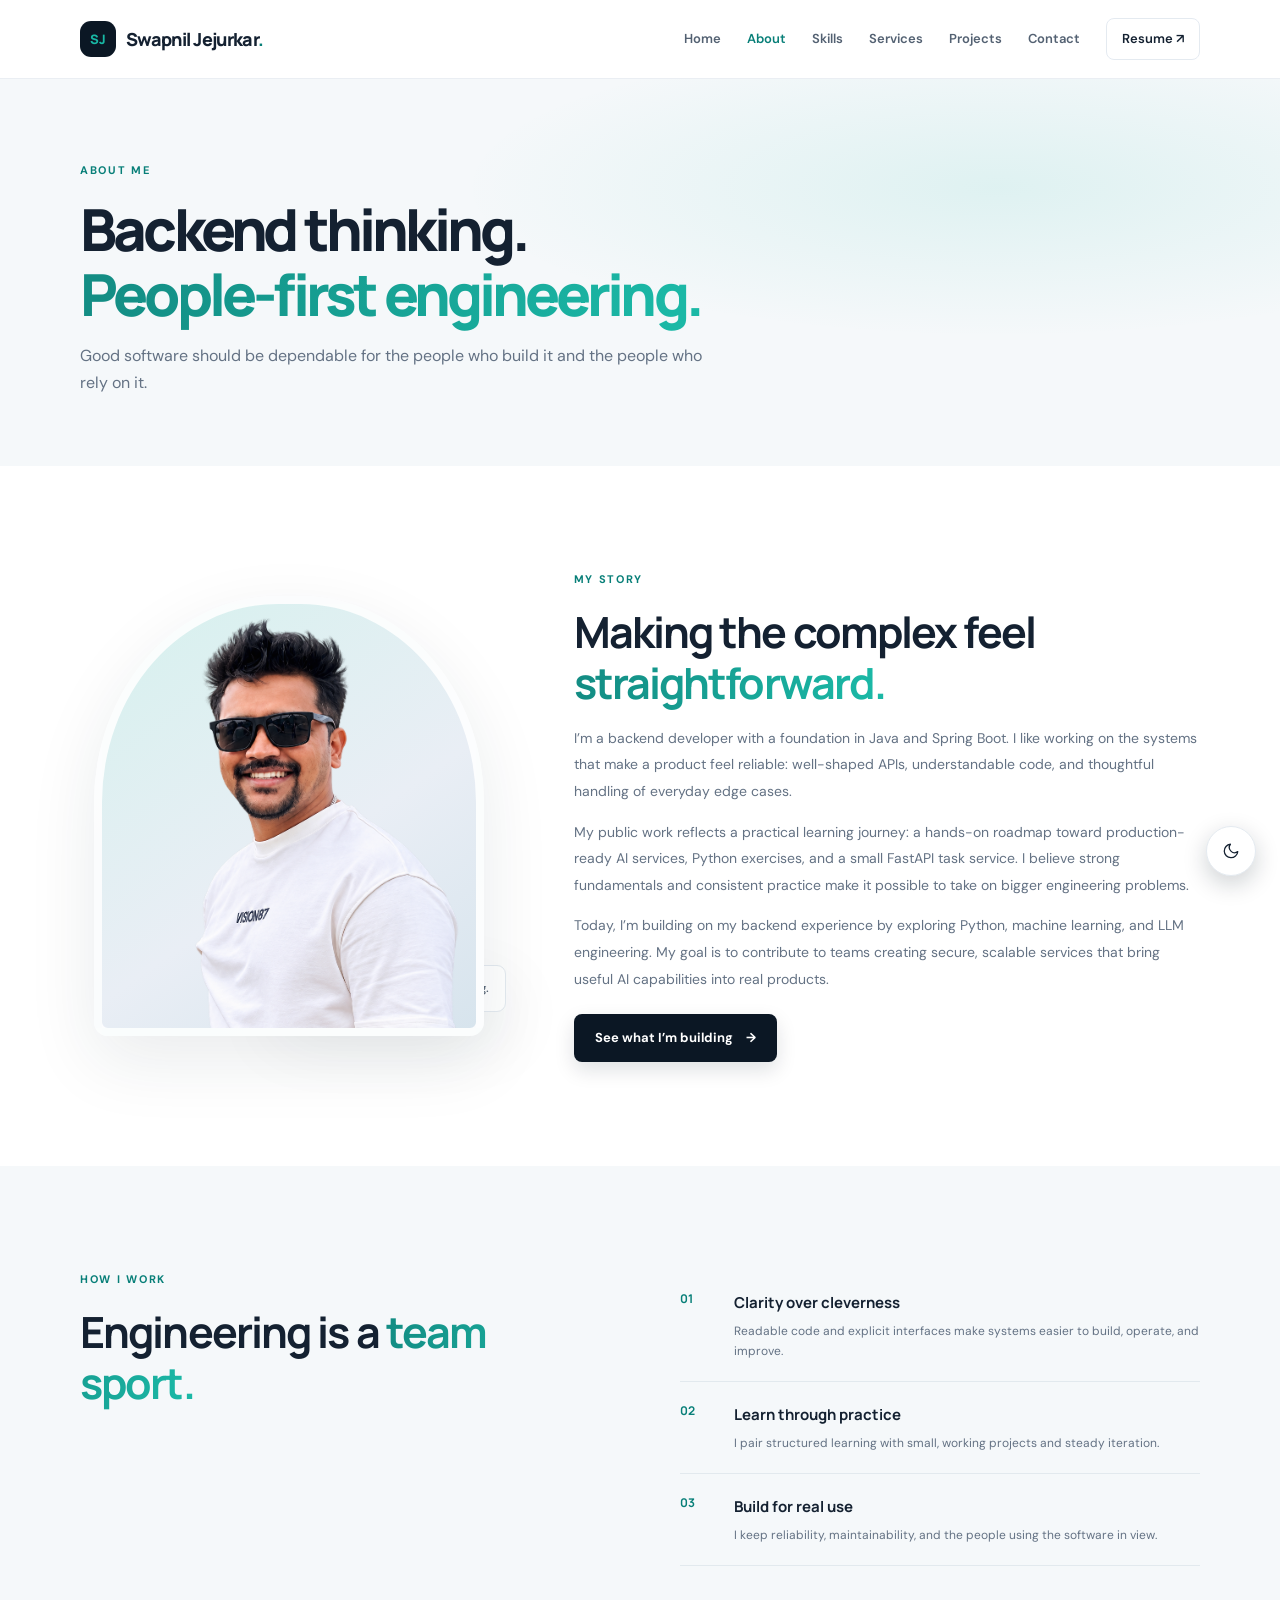
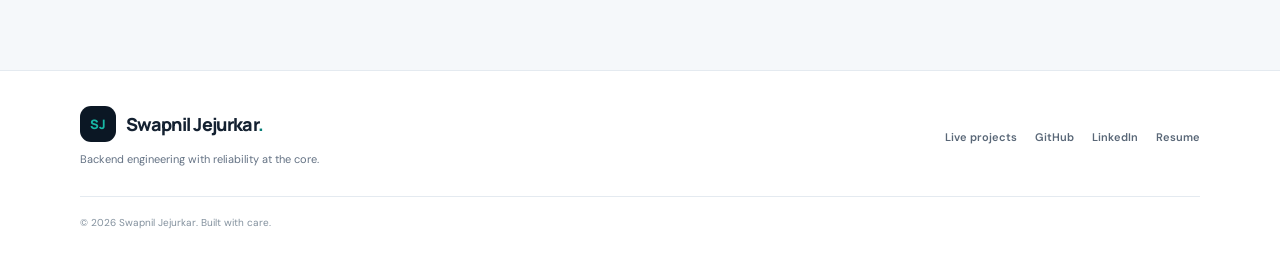
==== about.html @ c01555ca "Add files via upload" ====
<!doctype html>
<html lang="en">
<head>
  <meta charset="utf-8">
  <meta name="viewport" content="width=device-width, initial-scale=1">
  <meta name="description" content="Meet Swapnil Jejurkar, a backend developer with a Java and Spring Boot background and a growing focus on AI services.">
  <meta name="theme-color" content="#0b1724">
  <title>About | Swapnil Jejurkar</title>
  <link rel="preconnect" href="https://fonts.googleapis.com">
  <link rel="preconnect" href="https://fonts.gstatic.com" crossorigin>
  <link href="https://fonts.googleapis.com/css2?family=DM+Sans:wght@400;500;600;700&family=Manrope:wght@400;500;600;700;800&display=swap" rel="stylesheet">
  <link rel="stylesheet" href="css/style.css?v=20261013-2"><script src="js/main.js" defer></script>
</head>
<body>
  <a class="skip-link" href="#main">Skip to content</a>
  <header class="site-header"><div class="container header-inner"><a class="brand" href="index.html" aria-label="Swapnil Jejurkar home"><span class="brand-mark">SJ</span><span>Swapnil Jejurkar<span class="brand-dot">.</span></span></a><button class="menu-toggle" type="button" aria-expanded="false" aria-controls="primary-nav" aria-label="Open navigation"><span></span><span></span><span></span></button><nav class="primary-nav" id="primary-nav" aria-label="Main navigation"><a href="index.html">Home</a><a href="about.html" aria-current="page">About</a><a href="skills.html">Skills</a><a href="services.html">Services</a><a href="projects.html">Projects</a><a href="contact.html">Contact</a><a class="nav-resume" href="resume.pdf" download>Resume <span aria-hidden="true">↗</span></a></nav></div></header>
  <main id="main"><section class="page-hero"><div class="container reveal"><p class="eyebrow">About me</p><h1>Backend thinking.<br><span class="text-gradient">People-first engineering.</span></h1><p>Good software should be dependable for the people who build it and the people who rely on it.</p></div></section>
    <section class="section"><div class="container about-grid"><div class="about-photo-wrap reveal"><div class="portrait portrait-about" data-portrait><img src="images/swapnil.png" alt="Portrait of Swapnil Jejurkar"><span class="portrait-initials" aria-hidden="true">SJ</span></div><div class="photo-caption"><span class="status-dot"></span> Always learning. Always building.</div></div><div class="about-copy reveal"><p class="eyebrow">My story</p><h2>Making the complex feel <span class="text-gradient">straightforward.</span></h2><p>I’m a backend developer with a foundation in Java and Spring Boot. I like working on the systems that make a product feel reliable: well-shaped APIs, understandable code, and thoughtful handling of everyday edge cases.</p><p>My public work reflects a practical learning journey: a hands-on roadmap toward production-ready AI services, Python exercises, and a small FastAPI task service. I believe strong fundamentals and consistent practice make it possible to take on bigger engineering problems.</p><p>Today, I’m building on my backend experience by exploring Python, machine learning, and LLM engineering. My goal is to contribute to teams creating secure, scalable services that bring useful AI capabilities into real products.</p><a class="button button-primary" href="projects.html">See what I’m building <span aria-hidden="true">→</span></a></div></div></section>
    <section class="section section-soft"><div class="container values-grid"><div class="section-heading reveal"><p class="eyebrow">How I work</p><h2>Engineering is a <span class="text-gradient">team sport.</span></h2></div><div class="value-list"><article class="value-item reveal"><span>01</span><div><h3>Clarity over cleverness</h3><p>Readable code and explicit interfaces make systems easier to build, operate, and improve.</p></div></article><article class="value-item reveal"><span>02</span><div><h3>Learn through practice</h3><p>I pair structured learning with small, working projects and steady iteration.</p></div></article><article class="value-item reveal"><span>03</span><div><h3>Build for real use</h3><p>I keep reliability, maintainability, and the people using the software in view.</p></div></article></div></div></section>
  </main>
  <footer class="site-footer"><div class="container footer-inner"><a class="brand footer-brand" href="index.html"><span class="brand-mark">SJ</span><span>Swapnil Jejurkar<span class="brand-dot">.</span></span></a><p>Backend engineering with reliability at the core.</p><div class="footer-links"><a href="projects.html">Live projects</a><a href="https://github.com/swapniel5" target="_blank" rel="noopener noreferrer">GitHub</a><a href="https://www.linkedin.com/in/your-profile/" target="_blank" rel="noopener noreferrer">LinkedIn</a><a href="resume.pdf" download>Resume</a></div><small>© <span data-year>2026</span> Swapnil Jejurkar. Built with care.</small></div></footer>
</body>
</html>
---- css/style.css ----
:root {
  color-scheme: light;
  --ink: #142131;
  --muted: #647284;
  --navy: #0b1724;
  --teal: #18b8a5;
  --teal-dark: #087f78;
  --line: #e4eaf0;
  --surface: #f5f8fa;
  --white: #fff;
  --button-foreground: #fff;
  --shadow: 0 24px 70px rgba(18, 42, 59, .09);
  --font-body: "DM Sans", sans-serif;
  --font-heading: "Manrope", sans-serif;
}

:root[data-theme="dark"] {
  color-scheme: dark;
  --ink: #e8eef3;
  --muted: #a6b3bf;
  --navy: #07111b;
  --teal-dark: #56d8c7;
  --line: #2b3948;
  --surface: #101d2a;
  --white: #172533;
  --button-foreground: #f5f8fa;
  --shadow: 0 24px 70px rgba(0, 0, 0, .28);
}

* { box-sizing: border-box; }
html { scroll-behavior: smooth; }
body { margin: 0; color: var(--ink); background: var(--white); font-family: var(--font-body); font-size: 16px; line-height: 1.7; -webkit-font-smoothing: antialiased; }
img { display: block; max-width: 100%; }
a { color: inherit; text-decoration: none; }
button, input, textarea { font: inherit; }
button, a { -webkit-tap-highlight-color: transparent; }
:focus-visible { outline: 3px solid #18b8a5; outline-offset: 4px; }
.container { width: min(1120px, calc(100% - 48px)); margin-inline: auto; }
.section { padding: 104px 0; background-color: var(--white); }
.section-soft { background: var(--surface); }
.skip-link { position: absolute; z-index: 20; top: 12px; left: 12px; padding: 10px 16px; transform: translateY(-160%); border-radius: 8px; background: var(--white); color: var(--ink); }
.skip-link:focus { transform: translateY(0); }

.site-header { position: sticky; z-index: 10; top: 0; border-bottom: 1px solid rgba(228, 234, 240, .78); background: rgba(255, 255, 255, .94); backdrop-filter: blur(16px); }
.header-inner { min-height: 78px; display: flex; align-items: center; justify-content: space-between; gap: 30px; }
.brand { display: inline-flex; align-items: center; gap: 10px; font: 800 18px var(--font-heading); letter-spacing: -.7px; }
.brand-mark { display: grid; width: 36px; height: 36px; place-items: center; border-radius: 11px; background: var(--navy); color: var(--teal); font-size: 13px; letter-spacing: 0; }
.brand-dot { color: var(--teal-dark); }
.primary-nav { display: flex; align-items: center; gap: 26px; color: #536172; font-size: 13px; font-weight: 600; }
.primary-nav a { transition: color .2s ease; }
.primary-nav a:hover, .primary-nav a[aria-current="page"] { color: var(--teal-dark); }
.primary-nav .nav-resume { padding: 9px 15px; border: 1px solid var(--line); border-radius: 8px; color: var(--ink); }
.primary-nav .nav-resume:hover { border-color: var(--teal); }
.theme-toggle { position: fixed; z-index: 15; right: 24px; bottom: 24px; display: grid; width: 50px; height: 50px; place-items: center; border: 1px solid var(--line); border-radius: 50%; background: var(--white); color: var(--ink); box-shadow: 0 8px 24px rgba(11, 23, 36, .2); cursor: pointer; transition: border-color .2s ease, transform .2s ease, background .2s ease; }
.theme-toggle:hover { transform: translateY(-2px); border-color: var(--teal); }
.theme-toggle svg { width: 18px; height: 18px; fill: none; stroke: currentColor; stroke-linecap: round; stroke-linejoin: round; stroke-width: 1.7; }
.theme-toggle .icon-sun, :root[data-theme="dark"] .theme-toggle .icon-moon { display: none; }
.theme-toggle .icon-moon, :root[data-theme="dark"] .theme-toggle .icon-sun { display: block; }
.menu-toggle { display: none; }

.hero { overflow: hidden; padding: 83px 0 94px; background: radial-gradient(ellipse at 84% 34%, rgba(24, 184, 165, .11), transparent 37%), linear-gradient(120deg, #fff 25%, #f8fbfc 100%); }
.hero-grid { display: grid; min-height: 478px; grid-template-columns: 1.08fr .92fr; align-items: center; gap: 64px; }
.eyebrow { margin: 0 0 17px; color: var(--teal-dark); font-size: 11px; font-weight: 700; letter-spacing: 1.7px; text-transform: uppercase; }
.status-dot { display: inline-block; width: 8px; height: 8px; margin-right: 8px; border-radius: 50%; background: var(--teal); box-shadow: 0 0 0 4px rgba(24, 184, 165, .12); vertical-align: 1px; }
h1, h2, h3, p { margin-top: 0; }
h1, h2, h3 { font-family: var(--font-heading); }
h1 { margin-bottom: 21px; font-size: clamp(42px, 5.3vw, 66px); font-weight: 800; letter-spacing: -3.8px; line-height: 1.12; }
.text-gradient { color: #078c82; background: linear-gradient(100deg, #138d84 4%, #1bb8a6 95%); -webkit-background-clip: text; background-clip: text; -webkit-text-fill-color: transparent; }
.hero-intro { max-width: 530px; margin-bottom: 29px; color: var(--muted); font-size: 17px; line-height: 1.8; }
.button-row, .project-actions { display: flex; flex-wrap: wrap; gap: 12px; }
.button { display: inline-flex; min-height: 48px; align-items: center; justify-content: center; gap: 13px; padding: 0 20px; border: 1px solid transparent; border-radius: 8px; cursor: pointer; font-size: 13px; font-weight: 700; transition: transform .2s ease, box-shadow .2s ease, background .2s ease; }
.button:hover { transform: translateY(-2px); }
.button-primary { background: var(--navy); color: var(--button-foreground); box-shadow: 0 8px 20px rgba(11, 23, 36, .13); }
.button-primary:hover { background: #18354a; box-shadow: 0 12px 26px rgba(11, 23, 36, .19); }
.button-outline { border-color: #d9e1e8; background: var(--white); color: var(--ink); }
.button-outline:hover { border-color: var(--teal); }
.button-small { min-height: 39px; padding: 0 12px; font-size: 11px; }
.hero-meta { display: flex; flex-wrap: wrap; gap: 18px; margin-top: 31px; color: #7a8793; font-size: 11px; }
.hero-meta span::before { content: ""; display: inline-block; width: 8px; height: 5px; margin-right: 8px; border-bottom: 1.5px solid var(--teal-dark); border-left: 1.5px solid var(--teal-dark); transform: rotate(-45deg); vertical-align: 2px; }
.hero-visual { position: relative; display: grid; min-height: 430px; place-items: center; }
.portrait { position: relative; z-index: 1; overflow: hidden; display: grid; place-items: center; border: 8px solid rgba(255, 255, 255, .88); border-radius: 48% 48% 43% 43%; background: linear-gradient(145deg, #d6f1ee, #e9eef5 58%, #d7e4ed); box-shadow: var(--shadow); }
.portrait img { width: 100%; height: 100%; object-fit: cover; object-position: center top; }
.portrait-large { width: min(340px, 76vw); height: 366px; }
.portrait-initials { display: none; position: absolute; color: rgba(11, 23, 36, .38); font: 800 80px var(--font-heading); letter-spacing: -7px; }
.portrait.is-placeholder .portrait-initials { display: block; }
.portrait.is-placeholder img { display: none; }
.visual-orbit { position: absolute; width: 400px; height: 400px; border: 1px solid rgba(24, 184, 165, .2); border-radius: 50%; }
.visual-orbit::before, .visual-orbit::after { position: absolute; content: ""; border: 1px solid rgba(24, 184, 165, .13); border-radius: 50%; }
.visual-orbit::before { inset: 28px; }
.visual-orbit::after { inset: 56px; }
.floating-card { position: absolute; z-index: 2; display: grid; grid-template-columns: auto 1fr; gap: 1px 10px; padding: 13px 16px; border: 1px solid rgba(228, 234, 240, .9); border-radius: 11px; background: rgba(255, 255, 255, .94); box-shadow: 0 14px 35px rgba(18, 42, 59, .12); }
.floating-card > span:not(.code-dot) { grid-column: 2; color: var(--muted); font-size: 10px; }
.floating-card strong { grid-column: 2; font: 700 12px var(--font-heading); }
.code-card { top: 245px; right: -10px; }
.code-card .code-dot { grid-row: 1 / span 2; align-self: center; width: 9px; height: 9px; border-radius: 50%; background: var(--teal); }
.code-card b { color: var(--teal-dark); }
.role-card { bottom: 63px; left: -13px; }
.role-icon { grid-row: 1 / span 2; display: grid; width: 31px; height: 31px; place-items: center; border-radius: 8px; background: #e9f7f5; color: var(--teal-dark); font-size: 18px; }

.trust-strip { border-block: 1px solid var(--line); background: #fff; }
.trust-inner { display: flex; min-height: 74px; align-items: center; justify-content: space-between; gap: 20px; color: #516171; font: 700 12px var(--font-heading); }
.trust-inner > span { color: #9aa5af; font: 700 9px var(--font-body); letter-spacing: 1.3px; }
.intro-grid, .values-grid { display: grid; grid-template-columns: 1fr 1fr; gap: 80px; align-items: center; }
.section-heading h2, .about-copy h2, .contact-copy h2, .learning-callout h2 { margin-bottom: 16px; font-size: clamp(30px, 4vw, 43px); letter-spacing: -1.9px; line-height: 1.2; }
.section-heading > p:last-child, .intro-copy p, .learning-callout p { color: var(--muted); }
.intro-copy p { margin-bottom: 19px; line-height: 1.9; }
.text-link { display: inline-flex; align-items: center; gap: 9px; color: var(--teal-dark); font-size: 12px; font-weight: 700; }
.text-link:hover { color: var(--teal-dark); }
.centered { max-width: 630px; margin: 0 auto 42px; text-align: center; }
.centered > p:last-child { color: var(--muted); }
.project-grid, .service-grid, .skill-grid { display: grid; grid-template-columns: repeat(3, 1fr); gap: 19px; }
.project-card, .service-card, .skill-card { padding: 24px; border: 1px solid var(--line); border-radius: 12px; background: var(--white); transition: transform .22s ease, box-shadow .22s ease, border-color .22s ease; }
.project-card:hover, .service-card:hover, .skill-card:hover { transform: translateY(-4px); border-color: #cde9e5; box-shadow: var(--shadow); }
.project-top { display: flex; align-items: center; justify-content: space-between; margin-bottom: 21px; }
.project-icon, .service-icon { display: grid; width: 39px; height: 39px; place-items: center; border: 1px solid #d7eeeb; border-radius: 10px; background: #eff9f8; color: var(--teal-dark); font-size: 20px; }
.project-kind, .service-number { color: #82909d; font-size: 9px; font-weight: 700; letter-spacing: 1px; text-transform: uppercase; }
.project-card h2, .project-card h3 { margin-bottom: 10px; font-size: 17px; letter-spacing: -.5px; line-height: 1.4; }
.project-card p, .service-card > p:not(.service-number), .skill-card > p { color: var(--muted); font-size: 12px; line-height: 1.8; }
.tag-list { display: flex; flex-wrap: wrap; gap: 7px; margin: 17px 0 19px; }
.tag-list span { padding: 5px 9px; border: 1px solid #e7edf1; border-radius: 5px; background: #f8fafb; color: #576576; font-size: 9px; font-weight: 600; }
.center-action { margin-top: 31px; text-align: center; }
.cta-band { padding: 57px 0; background: var(--navy); }
.cta-inner { display: flex; align-items: center; justify-content: space-between; gap: 25px; }
.cta-inner .eyebrow { margin-bottom: 9px; color: #75d5ca; }
.cta-inner h2 { margin: 0; color: #fff; font-size: clamp(27px, 3.5vw, 37px); letter-spacing: -1.7px; }
.cta-inner .button-primary { background: var(--teal); color: var(--navy); }
.site-footer { padding: 35px 0 28px; border-top: 1px solid var(--line); background: #fff; }
.footer-inner { display: grid; grid-template-columns: 1fr auto; align-items: center; gap: 8px 25px; }
.footer-brand { grid-column: 1; }
.footer-inner > p { grid-column: 1; margin: 0; color: var(--muted); font-size: 11px; }
.footer-links { display: flex; grid-column: 2; grid-row: 1 / span 2; flex-wrap: wrap; gap: 18px; color: #596777; font-size: 11px; font-weight: 600; }
.footer-links a:hover { color: var(--teal-dark); }
.footer-inner > small { grid-column: 1 / -1; margin-top: 19px; padding-top: 17px; border-top: 1px solid var(--line); color: #82909d; font-size: 10px; }

.page-hero { padding: 82px 0 70px; background: radial-gradient(ellipse at 78% 28%, rgba(24, 184, 165, .1), transparent 38%), var(--surface); }
.page-hero h1 { max-width: 800px; margin-bottom: 15px; font-size: clamp(40px, 5vw, 58px); }
.page-hero .container > p:last-child { max-width: 650px; margin-bottom: 0; color: var(--muted); font-size: 16px; }
.about-grid { display: grid; grid-template-columns: .8fr 1.2fr; align-items: center; gap: 76px; }
.about-photo-wrap { position: relative; max-width: 390px; margin-inline: auto; }
.portrait-about { width: 100%; height: 440px; border-radius: 47% 47% 14px 14px; }
.portrait-about .portrait-initials { font-size: 96px; }
.photo-caption { position: absolute; right: -22px; bottom: 24px; padding: 13px 16px; border: 1px solid var(--line); border-radius: 9px; background: #fff; box-shadow: var(--shadow); color: #566474; font-size: 11px; font-weight: 600; }
.about-copy h2 { max-width: 520px; }
.about-copy > p:not(.eyebrow) { color: var(--muted); font-size: 14px; line-height: 1.9; }
.about-copy .button { margin-top: 8px; }
.values-grid { align-items: start; }
.value-item { display: grid; grid-template-columns: 42px 1fr; gap: 12px; padding: 20px 0; border-bottom: 1px solid #e2e9ee; }
.value-item > span { color: var(--teal-dark); font: 700 12px var(--font-heading); }
.value-item h3 { margin-bottom: 5px; font-size: 15px; }
.value-item p { margin: 0; color: var(--muted); font-size: 12px; }
.skill-grid { grid-template-columns: repeat(2, 1fr); }
.skill-card { padding: 28px; }
.skill-card-heading { display: flex; align-items: center; gap: 13px; margin-bottom: 16px; }
.skill-card-heading h2 { margin: 0; font-size: 18px; letter-spacing: -.5px; }
.skill-card > p { min-height: 44px; }
.skill-card .tag-list { margin-bottom: 0; }
.learning-callout { display: flex; align-items: center; justify-content: space-between; gap: 35px; padding: 39px; border: 1px solid var(--line); border-radius: 14px; background: #fff; }
.learning-callout > div { max-width: 650px; }
.learning-callout h2 { font-size: 33px; }
.learning-callout p:last-child { margin-bottom: 0; font-size: 13px; line-height: 1.8; }
.service-grid { grid-template-columns: repeat(2, 1fr); }
.service-card { padding: 30px; }
.service-card .service-icon { margin-bottom: 19px; }
.service-card .service-number { margin-bottom: 8px; }
.service-card h2 { margin-bottom: 11px; font-size: 21px; letter-spacing: -.7px; }
.service-card > p:not(.service-number) { min-height: 66px; font-size: 13px; }
.project-grid-page { grid-template-columns: repeat(2, 1fr); }
.project-grid-page .project-card { padding: 28px; }
.project-grid-page .project-card h2 { font-size: 20px; }
.project-grid-page .project-card > p:not(.demo-note) { min-height: 82px; font-size: 13px; }
.project-actions { gap: 8px; }
.demo-note { margin: 11px 0 0 !important; color: #788592 !important; font-size: 10px !important; }
.contact-grid { display: grid; grid-template-columns: .8fr 1.2fr; align-items: start; gap: 74px; }
.contact-copy h2 { font-size: 38px; }
.contact-copy > p:not(.eyebrow) { color: var(--muted); font-size: 14px; }
.contact-links { display: grid; gap: 8px; margin-top: 30px; }
.contact-links > a { display: grid; grid-template-columns: 40px 1fr auto; align-items: center; gap: 12px; padding: 12px 0; border-bottom: 1px solid var(--line); }
.contact-link-icon { display: grid; width: 35px; height: 35px; place-items: center; border: 1px solid #d7eeeb; border-radius: 9px; background: #eff9f8; color: var(--teal-dark); font-size: 15px; font-weight: 700; }
.contact-links small, .contact-links strong { display: block; }
.contact-links small { color: #82909d; font-size: 9px; font-weight: 700; letter-spacing: 1px; }
.contact-links strong { overflow-wrap: anywhere; color: #344456; font-size: 11px; }
.contact-links > a > span:last-child { color: var(--teal-dark); }
.contact-form { padding: 27px; border: 1px solid var(--line); border-radius: 13px; background: #fff; box-shadow: 0 15px 50px rgba(18, 42, 59, .06); }
.form-row { display: grid; grid-template-columns: 1fr 1fr; gap: 15px; }
.form-field { display: grid; gap: 7px; margin-bottom: 16px; }
.form-field label { font-size: 11px; font-weight: 700; }
.form-field input, .form-field textarea { width: 100%; border: 1px solid #dfe6ec; border-radius: 7px; background: #fcfdfd; color: var(--ink); font-size: 12px; transition: border-color .2s ease, box-shadow .2s ease; }
.form-field input { min-height: 44px; padding: 0 12px; }
.form-field textarea { min-height: 130px; padding: 11px 12px; resize: vertical; }
.form-field input:focus, .form-field textarea:focus { outline: none; border-color: var(--teal); box-shadow: 0 0 0 3px rgba(24, 184, 165, .12); }
.form-field input::placeholder, .form-field textarea::placeholder { color: #9aa6b1; }
.form-note { margin: 14px 0 0; color: #788592; font-size: 10px; line-height: 1.6; }
.form-status { min-height: 20px; margin: 10px 0 0; color: var(--teal-dark); font-size: 12px; font-weight: 600; }

:root[data-theme="dark"] .site-header { border-bottom-color: var(--line); background: rgba(23, 37, 51, .94); }
:root[data-theme="dark"] .primary-nav { color: #bac5ce; }
:root[data-theme="dark"] .hero { background: radial-gradient(ellipse at 84% 34%, rgba(24, 184, 165, .12), transparent 37%), linear-gradient(120deg, #111f2c 25%, #152633 100%); }
:root[data-theme="dark"] .text-gradient { background-image: linear-gradient(100deg, #56d8c7 4%, #85eadb 95%); }
:root[data-theme="dark"] .button-outline { border-color: var(--line); }
:root[data-theme="dark"] .hero-meta { color: #a6b3bf; }
:root[data-theme="dark"] .portrait { border-color: rgba(23, 37, 51, .92); background: linear-gradient(145deg, #294740, #273643 58%, #324453); }
:root[data-theme="dark"] .portrait-initials { color: rgba(232, 238, 243, .45); }
:root[data-theme="dark"] .floating-card { border-color: var(--line); background: rgba(23, 37, 51, .96); }
:root[data-theme="dark"] .trust-strip, :root[data-theme="dark"] .site-footer { background-color: var(--white); }
:root[data-theme="dark"] .trust-inner { color: #c5d0d8; }
:root[data-theme="dark"] .trust-inner > span, :root[data-theme="dark"] .footer-inner > small, :root[data-theme="dark"] .project-kind, :root[data-theme="dark"] .service-number, :root[data-theme="dark"] .contact-links small { color: #a6b3bf; }
:root[data-theme="dark"] .project-card, :root[data-theme="dark"] .service-card, :root[data-theme="dark"] .skill-card, :root[data-theme="dark"] .learning-callout, :root[data-theme="dark"] .photo-caption, :root[data-theme="dark"] .contact-form { background: var(--white); }
:root[data-theme="dark"] .project-card:hover, :root[data-theme="dark"] .service-card:hover, :root[data-theme="dark"] .skill-card:hover { border-color: #39786f; }
:root[data-theme="dark"] .project-icon, :root[data-theme="dark"] .service-icon, :root[data-theme="dark"] .contact-link-icon, :root[data-theme="dark"] .role-icon { border-color: #31534f; background: #1d3939; }
:root[data-theme="dark"] .tag-list span { border-color: var(--line); background: #1c2b39; color: #d1d9df; }
:root[data-theme="dark"] .footer-links { color: #c5d0d8; }
:root[data-theme="dark"] .page-hero { background: radial-gradient(ellipse at 78% 28%, rgba(24, 184, 165, .1), transparent 38%), var(--surface); }
:root[data-theme="dark"] .photo-caption { color: #d4dde4; }
:root[data-theme="dark"] .value-item { border-bottom-color: var(--line); }
:root[data-theme="dark"] .contact-links strong { color: #d4dde4; }
:root[data-theme="dark"] .contact-form { border-color: var(--line); }
:root[data-theme="dark"] .form-field input, :root[data-theme="dark"] .form-field textarea { border-color: var(--line); background: #101d2a; color: var(--ink); }
:root[data-theme="dark"] .form-field input::placeholder, :root[data-theme="dark"] .form-field textarea::placeholder { color: #8796a4; }
:root[data-theme="dark"] .form-note, :root[data-theme="dark"] .demo-note { color: #a6b3bf !important; }
:root[data-theme="dark"] .primary-nav .nav-resume { color: var(--ink); }

.js .reveal { opacity: 0; transform: translateY(15px); transition: opacity .65s ease, transform .65s ease; }
.js .reveal.is-visible { opacity: 1; transform: translateY(0); }
@media (max-width: 900px) {
  .primary-nav { gap: 15px; }
  .hero-grid { gap: 24px; }
  .hero-visual { transform: scale(.92); }
  .about-grid, .contact-grid { gap: 40px; }
  .project-grid { grid-template-columns: repeat(2, 1fr); }
  .trust-inner { flex-wrap: wrap; justify-content: center; padding-block: 18px; }
  .trust-inner > span { width: 100%; text-align: center; }
}
@media (max-width: 680px) {
  .container { width: min(100% - 36px, 520px); }
  .section { padding: 72px 0; }
  .header-inner { min-height: 68px; }
  .menu-toggle { display: grid; width: 41px; height: 41px; align-content: center; justify-items: center; gap: 5px; border: 1px solid var(--line); border-radius: 8px; background: var(--white); cursor: pointer; }
  .menu-toggle span { width: 17px; height: 2px; border-radius: 3px; background: var(--ink); transition: transform .2s ease, opacity .2s ease; }
  .menu-toggle[aria-expanded="true"] span:first-child { transform: translateY(7px) rotate(45deg); }
  .menu-toggle[aria-expanded="true"] span:nth-child(2) { opacity: 0; }
  .menu-toggle[aria-expanded="true"] span:last-child { transform: translateY(-7px) rotate(-45deg); }
  .primary-nav { position: absolute; top: calc(100% + 1px); right: 0; left: 0; display: none; align-items: stretch; gap: 0; padding: 10px 24px 18px; border-bottom: 1px solid var(--line); background: var(--white); box-shadow: 0 18px 26px rgba(18, 42, 59, .08); }
  .primary-nav.is-open { display: flex; flex-direction: column; }
  .primary-nav a { padding: 10px 4px; }
  .primary-nav .nav-resume { margin-top: 5px; text-align: center; }
  .theme-toggle { right: 16px; bottom: 16px; width: 48px; height: 48px; }
  .hero { padding: 61px 0 72px; }
  .hero-grid { grid-template-columns: 1fr; gap: 20px; }
  .hero-copy { order: 1; }
  .hero-visual { min-height: 340px; order: 0; transform: none; }
  .portrait-large { width: 260px; height: 295px; }
  .visual-orbit { width: 320px; height: 320px; }
  .code-card { top: 210px; right: 0; }
  .role-card { bottom: 33px; left: 0; }
  h1 { font-size: clamp(42px, 12vw, 58px); letter-spacing: -2.7px; }
  .hero-intro { font-size: 15px; }
  .hero-meta { gap: 9px 15px; }
  .trust-inner { gap: 7px 20px; font-size: 10px; }
  .intro-grid, .values-grid, .about-grid, .contact-grid { grid-template-columns: 1fr; gap: 29px; }
  .section-heading h2, .about-copy h2, .contact-copy h2 { font-size: 34px; }
  .centered { margin-bottom: 29px; }
  .project-grid, .project-grid-page, .service-grid, .skill-grid { grid-template-columns: 1fr; }
  .cta-inner { align-items: flex-start; flex-direction: column; }
  .footer-inner { grid-template-columns: 1fr; gap: 10px; }
  .footer-links, .footer-inner > p, .footer-brand, .footer-inner > small { grid-column: 1; grid-row: auto; }
  .footer-links { gap: 12px 17px; margin-top: 6px; }
  .page-hero { padding: 60px 0 51px; }
  .page-hero h1 { font-size: clamp(39px, 11vw, 52px); letter-spacing: -2.5px; }
  .about-photo-wrap { width: min(100%, 330px); }
  .portrait-about { height: 360px; }
  .photo-caption { right: -7px; }
  .learning-callout { align-items: flex-start; flex-direction: column; padding: 26px; }
  .learning-callout h2 { font-size: 29px; }
  .service-card > p:not(.service-number), .project-grid-page .project-card > p:not(.demo-note) { min-height: 0; }
  .form-row { grid-template-columns: 1fr; gap: 0; }
  .contact-form { padding: 20px; }
}
@media (prefers-reduced-motion: reduce) {
  *, *::before, *::after { scroll-behavior: auto !important; animation-duration: .01ms !important; animation-iteration-count: 1 !important; transition-duration: .01ms !important; }
  .js .reveal { opacity: 1; transform: none; }
}
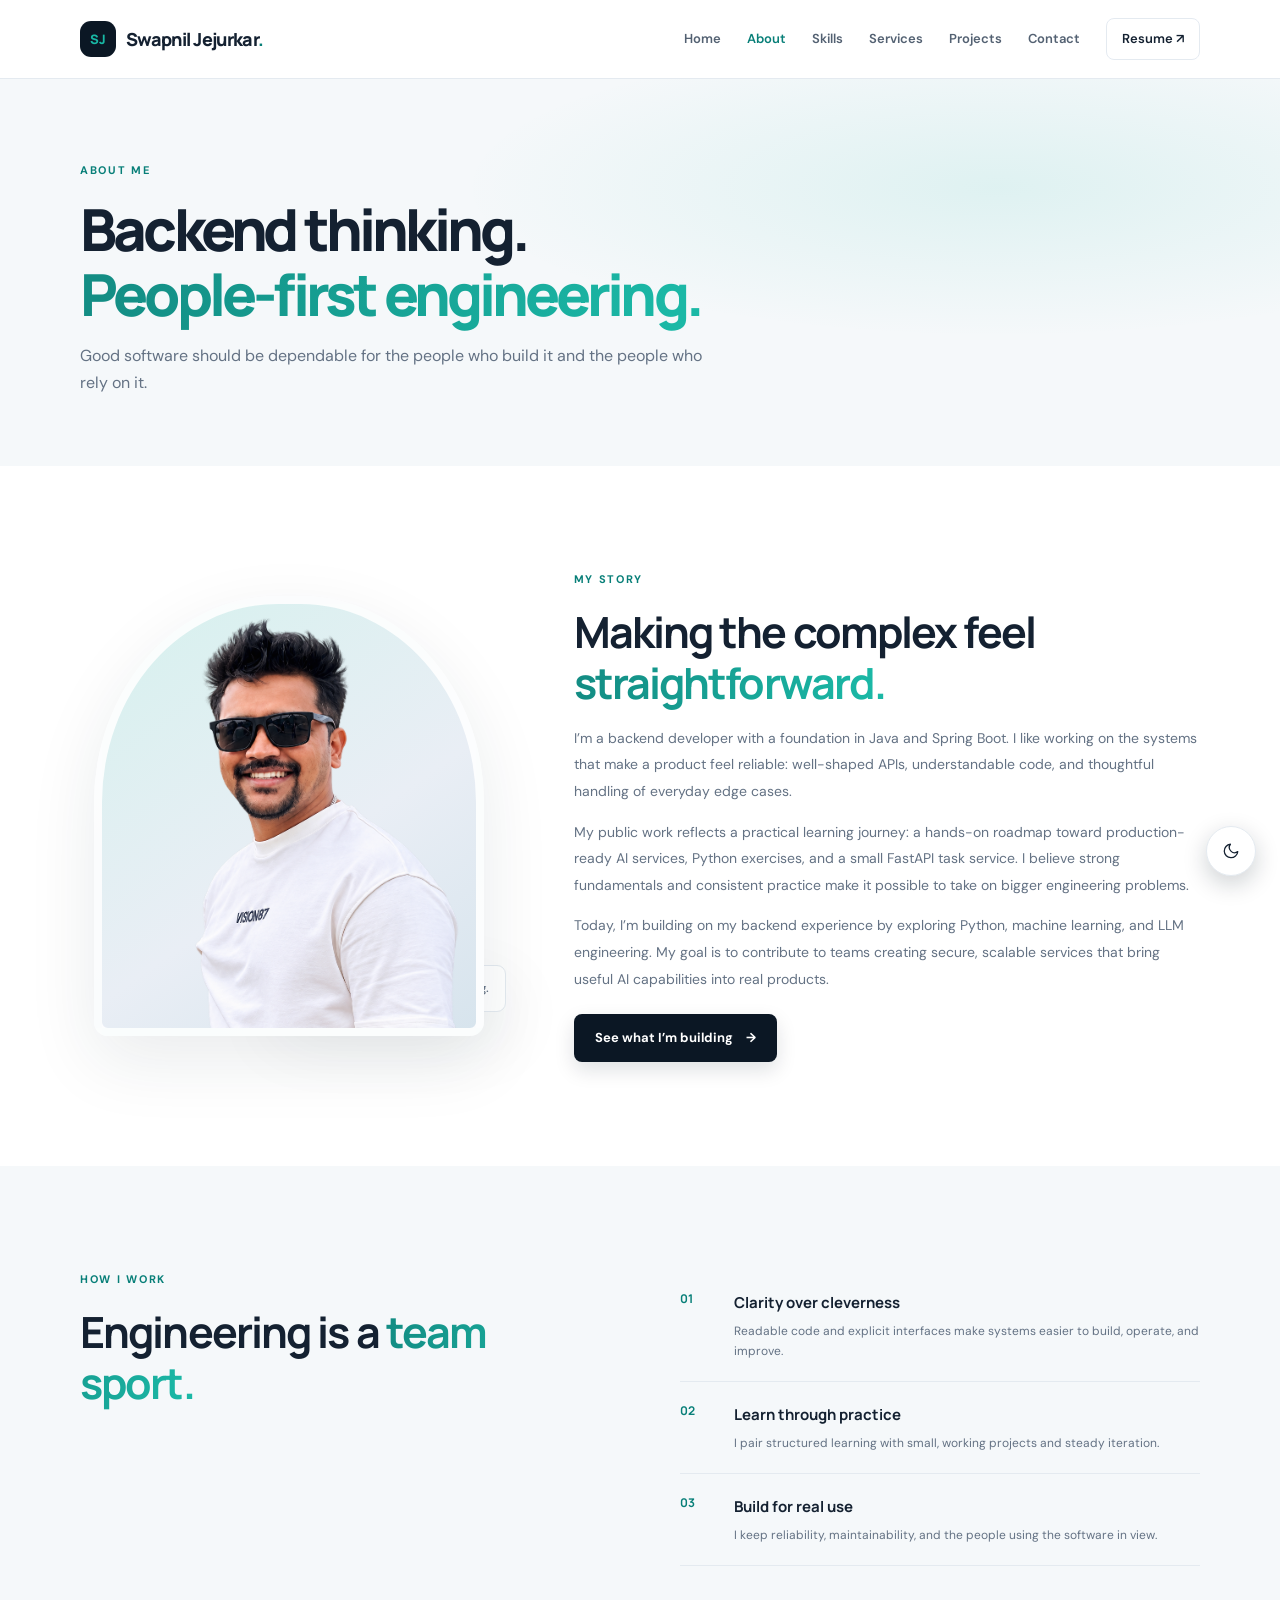
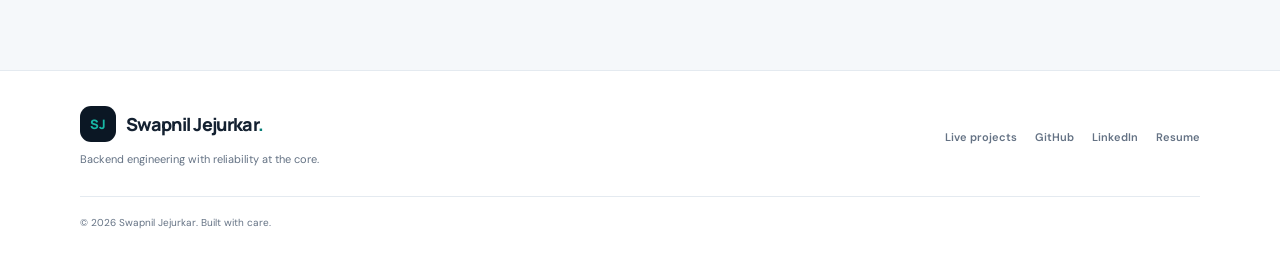
==== commit 4a54c5e6: "dark mode issue resolve" ====
--- a/about.html
+++ b/about.html
@@ -5,11 +5,26 @@
   <meta name="viewport" content="width=device-width, initial-scale=1">
   <meta name="description" content="Meet Swapnil Jejurkar, a backend developer with a Java and Spring Boot background and a growing focus on AI services.">
   <meta name="theme-color" content="#0b1724">
+  <script src="js/theme-init.js?v=20261110-1"></script>
+  <meta name="robots" content="index, follow">
+  <link rel="canonical" href="https://swapniljejurkar.com/about.html">
+  <meta property="og:type" content="website">
+  <meta property="og:locale" content="en_US">
+  <meta property="og:site_name" content="Swapnil Jejurkar">
+  <meta property="og:title" content="About Swapnil Jejurkar | Backend Developer">
+  <meta property="og:description" content="Meet Swapnil Jejurkar, a backend developer with a Java and Spring Boot background and a growing focus on AI services.">
+  <meta property="og:url" content="https://swapniljejurkar.com/about.html">
+  <meta property="og:image" content="https://swapniljejurkar.com/images/swapnil.png">
+  <meta property="og:image:alt" content="Portrait of Swapnil Jejurkar">
+  <meta name="twitter:card" content="summary">
+  <meta name="twitter:title" content="About Swapnil Jejurkar | Backend Developer">
+  <meta name="twitter:description" content="Meet Swapnil Jejurkar, a backend developer with a Java and Spring Boot background and a growing focus on AI services.">
+  <meta name="twitter:image" content="https://swapniljejurkar.com/images/swapnil.png">
   <title>About | Swapnil Jejurkar</title>
   <link rel="preconnect" href="https://fonts.googleapis.com">
   <link rel="preconnect" href="https://fonts.gstatic.com" crossorigin>
   <link href="https://fonts.googleapis.com/css2?family=DM+Sans:wght@400;500;600;700&family=Manrope:wght@400;500;600;700;800&display=swap" rel="stylesheet">
-  <link rel="stylesheet" href="css/style.css?v=20261013-2"><script src="js/main.js" defer></script>
+  <link rel="stylesheet" href="css/style.css?v=20261110-1"><script src="js/main.js?v=20261110-1" defer></script>
 </head>
 <body>
   <a class="skip-link" href="#main">Skip to content</a>
--- a/css/style.css
+++ b/css/style.css
@@ -1,105 +1,173 @@
 :root {
   color-scheme: light;
-  --ink: #142131;
-  --muted: #647284;
-  --navy: #0b1724;
-  --teal: #18b8a5;
-  --teal-dark: #087f78;
-  --line: #e4eaf0;
-  --surface: #f5f8fa;
-  --white: #fff;
-  --button-foreground: #fff;
+  --bg-primary: #fff;
+  --bg-secondary: #f5f8fa;
+  --bg-card: #fff;
+  --text-primary: #142131;
+  --text-secondary: #647284;
+  --text-muted: #647284;
+  --accent-primary: #18b8a5;
+  --accent-strong: #087f78;
+  --border-color: #e4eaf0;
+  --button-bg: #0b1724;
+  --button-text: #fff;
+  --button-hover-bg: #18354a;
+  --nav-bg: rgba(255, 255, 255, .94);
+  --nav-text: #536172;
+  --input-bg: #fcfdfd;
+  --input-placeholder: #647284;
+  --tag-bg: #f8fafb;
+  --tag-text: #576576;
+  --icon-bg: #eff9f8;
+  --icon-border: #d7eeeb;
+  --footer-bg: #fff;
+  --trust-bg: #fff;
+  --hero-bg: radial-gradient(ellipse at 84% 34%, rgba(24, 184, 165, .11), transparent 37%), linear-gradient(120deg, #fff 25%, #f8fbfc 100%);
+  --page-hero-bg: radial-gradient(ellipse at 78% 28%, rgba(24, 184, 165, .1), transparent 38%), var(--bg-secondary);
+  --gradient-text: linear-gradient(100deg, #138d84 4%, #1bb8a6 95%);
+  --floating-bg: rgba(255, 255, 255, .94);
+  --floating-border: rgba(228, 234, 240, .9);
+  --role-icon-bg: #e9f7f5;
+  --portrait-border: rgba(255, 255, 255, .88);
+  --portrait-bg: linear-gradient(145deg, #d6f1ee, #e9eef5 58%, #d7e4ed);
+  --portrait-initials: rgba(11, 23, 36, .38);
+  --card-hover-border: #cde9e5;
   --shadow: 0 24px 70px rgba(18, 42, 59, .09);
+  --button-shadow: 0 8px 20px rgba(11, 23, 36, .13);
+  --button-shadow-hover: 0 12px 26px rgba(11, 23, 36, .19);
+  --card-shadow: 0 15px 50px rgba(18, 42, 59, .06);
+  --floating-shadow: 0 14px 35px rgba(18, 42, 59, .12);
+  --toggle-shadow: 0 8px 24px rgba(11, 23, 36, .2);
+  --focus-ring: #18b8a5;
+  --line: var(--border-color);
+  --surface: var(--bg-secondary);
+  --white: var(--bg-card);
+  --ink: var(--text-primary);
+  --muted: var(--text-secondary);
+  --navy: var(--button-bg);
+  --teal: var(--accent-primary);
+  --teal-dark: var(--accent-strong);
+  --button-foreground: var(--button-text);
   --font-body: "DM Sans", sans-serif;
   --font-heading: "Manrope", sans-serif;
 }
 
 :root[data-theme="dark"] {
   color-scheme: dark;
-  --ink: #e8eef3;
-  --muted: #a6b3bf;
-  --navy: #07111b;
-  --teal-dark: #56d8c7;
-  --line: #2b3948;
-  --surface: #101d2a;
-  --white: #172533;
-  --button-foreground: #f5f8fa;
-  --shadow: 0 24px 70px rgba(0, 0, 0, .28);
+  --bg-primary: #111f2c;
+  --bg-secondary: #101d2a;
+  --bg-card: #172533;
+  --text-primary: #e8eef3;
+  --text-secondary: #a6b3bf;
+  --text-muted: #a6b3bf;
+  --accent-primary: #56d8c7;
+  --accent-strong: #56d8c7;
+  --border-color: #2b3948;
+  --button-bg: #07111b;
+  --button-text: #f5f8fa;
+  --button-hover-bg: #18354a;
+  --nav-bg: rgba(23, 37, 51, .94);
+  --nav-text: #bac5ce;
+  --input-bg: #101d2a;
+  --input-placeholder: #8796a4;
+  --tag-bg: #1c2b39;
+  --tag-text: #d1d9df;
+  --icon-bg: #1d3939;
+  --icon-border: #31534f;
+  --footer-bg: #172533;
+  --trust-bg: #172533;
+  --hero-bg: radial-gradient(ellipse at 84% 34%, rgba(24, 184, 165, .12), transparent 37%), linear-gradient(120deg, #111f2c 25%, #152633 100%);
+  --page-hero-bg: radial-gradient(ellipse at 78% 28%, rgba(24, 184, 165, .1), transparent 38%), #101d2a;
+  --gradient-text: linear-gradient(100deg, #56d8c7 4%, #85eadb 95%);
+  --floating-bg: rgba(23, 37, 51, .96);
+  --floating-border: #2b3948;
+  --role-icon-bg: #1d3939;
+  --portrait-border: rgba(23, 37, 51, .92);
+  --portrait-bg: linear-gradient(145deg, #294740, #273643 58%, #324453);
+  --portrait-initials: rgba(232, 238, 243, .45);
+  --card-hover-border: #39786f;
+  --floating-shadow: 0 14px 35px rgba(0, 0, 0, .24);
+  --toggle-shadow: 0 8px 24px rgba(0, 0, 0, .35);
+  --button-shadow: 0 8px 20px rgba(0, 0, 0, .2);
+  --button-shadow-hover: 0 12px 26px rgba(0, 0, 0, .28);
+  --card-shadow: 0 15px 50px rgba(0, 0, 0, .18);
+  --focus-ring: #56d8c7;
 }
 
 * { box-sizing: border-box; }
+*, *::before, *::after { transition: color .25s ease, background-color .25s ease, border-color .25s ease; }
 html { scroll-behavior: smooth; }
-body { margin: 0; color: var(--ink); background: var(--white); font-family: var(--font-body); font-size: 16px; line-height: 1.7; -webkit-font-smoothing: antialiased; }
+body { margin: 0; color: var(--text-primary); background: var(--bg-primary); font-family: var(--font-body); font-size: 16px; line-height: 1.7; -webkit-font-smoothing: antialiased; transition: color .25s ease, background-color .25s ease; }
 img { display: block; max-width: 100%; }
 a { color: inherit; text-decoration: none; }
 button, input, textarea { font: inherit; }
 button, a { -webkit-tap-highlight-color: transparent; }
-:focus-visible { outline: 3px solid #18b8a5; outline-offset: 4px; }
+:focus-visible { outline: 3px solid var(--focus-ring); outline-offset: 4px; }
 .container { width: min(1120px, calc(100% - 48px)); margin-inline: auto; }
-.section { padding: 104px 0; background-color: var(--white); }
-.section-soft { background: var(--surface); }
+.section { padding: 104px 0; background-color: var(--bg-primary); transition: background-color .25s ease; }
+.section-soft { background: var(--bg-secondary); }
 .skip-link { position: absolute; z-index: 20; top: 12px; left: 12px; padding: 10px 16px; transform: translateY(-160%); border-radius: 8px; background: var(--white); color: var(--ink); }
 .skip-link:focus { transform: translateY(0); }
 
-.site-header { position: sticky; z-index: 10; top: 0; border-bottom: 1px solid rgba(228, 234, 240, .78); background: rgba(255, 255, 255, .94); backdrop-filter: blur(16px); }
+.site-header { position: sticky; z-index: 10; top: 0; border-bottom: 1px solid var(--border-color); background: var(--nav-bg); backdrop-filter: blur(16px); transition: background-color .25s ease, border-color .25s ease; }
 .header-inner { min-height: 78px; display: flex; align-items: center; justify-content: space-between; gap: 30px; }
 .brand { display: inline-flex; align-items: center; gap: 10px; font: 800 18px var(--font-heading); letter-spacing: -.7px; }
 .brand-mark { display: grid; width: 36px; height: 36px; place-items: center; border-radius: 11px; background: var(--navy); color: var(--teal); font-size: 13px; letter-spacing: 0; }
 .brand-dot { color: var(--teal-dark); }
-.primary-nav { display: flex; align-items: center; gap: 26px; color: #536172; font-size: 13px; font-weight: 600; }
+.primary-nav { display: flex; align-items: center; gap: 26px; color: var(--nav-text); font-size: 13px; font-weight: 600; }
 .primary-nav a { transition: color .2s ease; }
 .primary-nav a:hover, .primary-nav a[aria-current="page"] { color: var(--teal-dark); }
-.primary-nav .nav-resume { padding: 9px 15px; border: 1px solid var(--line); border-radius: 8px; color: var(--ink); }
+.primary-nav .nav-resume { padding: 9px 15px; border: 1px solid var(--border-color); border-radius: 8px; color: var(--text-primary); }
 .primary-nav .nav-resume:hover { border-color: var(--teal); }
-.theme-toggle { position: fixed; z-index: 15; right: 24px; bottom: 24px; display: grid; width: 50px; height: 50px; place-items: center; border: 1px solid var(--line); border-radius: 50%; background: var(--white); color: var(--ink); box-shadow: 0 8px 24px rgba(11, 23, 36, .2); cursor: pointer; transition: border-color .2s ease, transform .2s ease, background .2s ease; }
+.theme-toggle { position: fixed; z-index: 15; right: 24px; bottom: 24px; display: grid; width: 50px; height: 50px; place-items: center; border: 1px solid var(--border-color); border-radius: 50%; background: var(--bg-card); color: var(--text-primary); box-shadow: var(--toggle-shadow); cursor: pointer; transition: border-color .2s ease, transform .2s ease, background .2s ease, color .2s ease; }
 .theme-toggle:hover { transform: translateY(-2px); border-color: var(--teal); }
 .theme-toggle svg { width: 18px; height: 18px; fill: none; stroke: currentColor; stroke-linecap: round; stroke-linejoin: round; stroke-width: 1.7; }
 .theme-toggle .icon-sun, :root[data-theme="dark"] .theme-toggle .icon-moon { display: none; }
 .theme-toggle .icon-moon, :root[data-theme="dark"] .theme-toggle .icon-sun { display: block; }
 .menu-toggle { display: none; }
 
-.hero { overflow: hidden; padding: 83px 0 94px; background: radial-gradient(ellipse at 84% 34%, rgba(24, 184, 165, .11), transparent 37%), linear-gradient(120deg, #fff 25%, #f8fbfc 100%); }
+.hero { overflow: hidden; padding: 83px 0 94px; background: var(--hero-bg); transition: background-color .25s ease; }
 .hero-grid { display: grid; min-height: 478px; grid-template-columns: 1.08fr .92fr; align-items: center; gap: 64px; }
 .eyebrow { margin: 0 0 17px; color: var(--teal-dark); font-size: 11px; font-weight: 700; letter-spacing: 1.7px; text-transform: uppercase; }
 .status-dot { display: inline-block; width: 8px; height: 8px; margin-right: 8px; border-radius: 50%; background: var(--teal); box-shadow: 0 0 0 4px rgba(24, 184, 165, .12); vertical-align: 1px; }
 h1, h2, h3, p { margin-top: 0; }
 h1, h2, h3 { font-family: var(--font-heading); }
 h1 { margin-bottom: 21px; font-size: clamp(42px, 5.3vw, 66px); font-weight: 800; letter-spacing: -3.8px; line-height: 1.12; }
-.text-gradient { color: #078c82; background: linear-gradient(100deg, #138d84 4%, #1bb8a6 95%); -webkit-background-clip: text; background-clip: text; -webkit-text-fill-color: transparent; }
+.text-gradient { color: var(--accent-strong); background: var(--gradient-text); -webkit-background-clip: text; background-clip: text; -webkit-text-fill-color: transparent; }
 .hero-intro { max-width: 530px; margin-bottom: 29px; color: var(--muted); font-size: 17px; line-height: 1.8; }
 .button-row, .project-actions { display: flex; flex-wrap: wrap; gap: 12px; }
-.button { display: inline-flex; min-height: 48px; align-items: center; justify-content: center; gap: 13px; padding: 0 20px; border: 1px solid transparent; border-radius: 8px; cursor: pointer; font-size: 13px; font-weight: 700; transition: transform .2s ease, box-shadow .2s ease, background .2s ease; }
+.button { display: inline-flex; min-height: 48px; align-items: center; justify-content: center; gap: 13px; padding: 0 20px; border: 1px solid transparent; border-radius: 8px; cursor: pointer; font-size: 13px; font-weight: 700; transition: transform .2s ease, box-shadow .2s ease, background .2s ease, color .25s ease, border-color .25s ease; }
 .button:hover { transform: translateY(-2px); }
-.button-primary { background: var(--navy); color: var(--button-foreground); box-shadow: 0 8px 20px rgba(11, 23, 36, .13); }
-.button-primary:hover { background: #18354a; box-shadow: 0 12px 26px rgba(11, 23, 36, .19); }
-.button-outline { border-color: #d9e1e8; background: var(--white); color: var(--ink); }
+.button-primary { background: var(--button-bg); color: var(--button-text); box-shadow: var(--button-shadow); }
+.button-primary:hover { background: var(--button-hover-bg); box-shadow: var(--button-shadow-hover); }
+.button-outline { border-color: var(--border-color); background: var(--bg-card); color: var(--text-primary); }
 .button-outline:hover { border-color: var(--teal); }
 .button-small { min-height: 39px; padding: 0 12px; font-size: 11px; }
-.hero-meta { display: flex; flex-wrap: wrap; gap: 18px; margin-top: 31px; color: #7a8793; font-size: 11px; }
+.hero-meta { display: flex; flex-wrap: wrap; gap: 18px; margin-top: 31px; color: var(--text-muted); font-size: 11px; }
 .hero-meta span::before { content: ""; display: inline-block; width: 8px; height: 5px; margin-right: 8px; border-bottom: 1.5px solid var(--teal-dark); border-left: 1.5px solid var(--teal-dark); transform: rotate(-45deg); vertical-align: 2px; }
 .hero-visual { position: relative; display: grid; min-height: 430px; place-items: center; }
-.portrait { position: relative; z-index: 1; overflow: hidden; display: grid; place-items: center; border: 8px solid rgba(255, 255, 255, .88); border-radius: 48% 48% 43% 43%; background: linear-gradient(145deg, #d6f1ee, #e9eef5 58%, #d7e4ed); box-shadow: var(--shadow); }
+.portrait { position: relative; z-index: 1; overflow: hidden; display: grid; place-items: center; border: 8px solid var(--portrait-border); border-radius: 48% 48% 43% 43%; background: var(--portrait-bg); box-shadow: var(--shadow); }
 .portrait img { width: 100%; height: 100%; object-fit: cover; object-position: center top; }
 .portrait-large { width: min(340px, 76vw); height: 366px; }
-.portrait-initials { display: none; position: absolute; color: rgba(11, 23, 36, .38); font: 800 80px var(--font-heading); letter-spacing: -7px; }
+.portrait-initials { display: none; position: absolute; color: var(--portrait-initials); font: 800 80px var(--font-heading); letter-spacing: -7px; }
 .portrait.is-placeholder .portrait-initials { display: block; }
 .portrait.is-placeholder img { display: none; }
 .visual-orbit { position: absolute; width: 400px; height: 400px; border: 1px solid rgba(24, 184, 165, .2); border-radius: 50%; }
 .visual-orbit::before, .visual-orbit::after { position: absolute; content: ""; border: 1px solid rgba(24, 184, 165, .13); border-radius: 50%; }
 .visual-orbit::before { inset: 28px; }
 .visual-orbit::after { inset: 56px; }
-.floating-card { position: absolute; z-index: 2; display: grid; grid-template-columns: auto 1fr; gap: 1px 10px; padding: 13px 16px; border: 1px solid rgba(228, 234, 240, .9); border-radius: 11px; background: rgba(255, 255, 255, .94); box-shadow: 0 14px 35px rgba(18, 42, 59, .12); }
+.floating-card { position: absolute; z-index: 2; display: grid; grid-template-columns: auto 1fr; gap: 1px 10px; padding: 13px 16px; border: 1px solid var(--floating-border); border-radius: 11px; background: var(--floating-bg); box-shadow: var(--floating-shadow); transition: background-color .25s ease, border-color .25s ease; }
 .floating-card > span:not(.code-dot) { grid-column: 2; color: var(--muted); font-size: 10px; }
 .floating-card strong { grid-column: 2; font: 700 12px var(--font-heading); }
 .code-card { top: 245px; right: -10px; }
 .code-card .code-dot { grid-row: 1 / span 2; align-self: center; width: 9px; height: 9px; border-radius: 50%; background: var(--teal); }
 .code-card b { color: var(--teal-dark); }
 .role-card { bottom: 63px; left: -13px; }
-.role-icon { grid-row: 1 / span 2; display: grid; width: 31px; height: 31px; place-items: center; border-radius: 8px; background: #e9f7f5; color: var(--teal-dark); font-size: 18px; }
-
-.trust-strip { border-block: 1px solid var(--line); background: #fff; }
-.trust-inner { display: flex; min-height: 74px; align-items: center; justify-content: space-between; gap: 20px; color: #516171; font: 700 12px var(--font-heading); }
-.trust-inner > span { color: #9aa5af; font: 700 9px var(--font-body); letter-spacing: 1.3px; }
+.role-icon { grid-row: 1 / span 2; display: grid; width: 31px; height: 31px; place-items: center; border-radius: 8px; background: var(--role-icon-bg); color: var(--accent-strong); font-size: 18px; }
+
+.trust-strip { border-block: 1px solid var(--border-color); background: var(--trust-bg); transition: background-color .25s ease, border-color .25s ease; }
+.trust-inner { display: flex; min-height: 74px; align-items: center; justify-content: space-between; gap: 20px; color: var(--text-secondary); font: 700 12px var(--font-heading); }
+.trust-inner > span { color: var(--text-muted); font: 700 9px var(--font-body); letter-spacing: 1.3px; }
 .intro-grid, .values-grid { display: grid; grid-template-columns: 1fr 1fr; gap: 80px; align-items: center; }
 .section-heading h2, .about-copy h2, .contact-copy h2, .learning-callout h2 { margin-bottom: 16px; font-size: clamp(30px, 4vw, 43px); letter-spacing: -1.9px; line-height: 1.2; }
 .section-heading > p:last-child, .intro-copy p, .learning-callout p { color: var(--muted); }
@@ -109,42 +177,42 @@
 .centered { max-width: 630px; margin: 0 auto 42px; text-align: center; }
 .centered > p:last-child { color: var(--muted); }
 .project-grid, .service-grid, .skill-grid { display: grid; grid-template-columns: repeat(3, 1fr); gap: 19px; }
-.project-card, .service-card, .skill-card { padding: 24px; border: 1px solid var(--line); border-radius: 12px; background: var(--white); transition: transform .22s ease, box-shadow .22s ease, border-color .22s ease; }
-.project-card:hover, .service-card:hover, .skill-card:hover { transform: translateY(-4px); border-color: #cde9e5; box-shadow: var(--shadow); }
+.project-card, .service-card, .skill-card { padding: 24px; border: 1px solid var(--border-color); border-radius: 12px; background: var(--bg-card); transition: transform .22s ease, box-shadow .22s ease, border-color .22s ease, background-color .25s ease, color .25s ease; }
+.project-card:hover, .service-card:hover, .skill-card:hover { transform: translateY(-4px); border-color: var(--card-hover-border); box-shadow: var(--shadow); }
 .project-top { display: flex; align-items: center; justify-content: space-between; margin-bottom: 21px; }
-.project-icon, .service-icon { display: grid; width: 39px; height: 39px; place-items: center; border: 1px solid #d7eeeb; border-radius: 10px; background: #eff9f8; color: var(--teal-dark); font-size: 20px; }
-.project-kind, .service-number { color: #82909d; font-size: 9px; font-weight: 700; letter-spacing: 1px; text-transform: uppercase; }
+.project-icon, .service-icon { display: grid; width: 39px; height: 39px; place-items: center; border: 1px solid var(--icon-border); border-radius: 10px; background: var(--icon-bg); color: var(--accent-strong); font-size: 20px; }
+.project-kind, .service-number { color: var(--text-muted); font-size: 9px; font-weight: 700; letter-spacing: 1px; text-transform: uppercase; }
 .project-card h2, .project-card h3 { margin-bottom: 10px; font-size: 17px; letter-spacing: -.5px; line-height: 1.4; }
 .project-card p, .service-card > p:not(.service-number), .skill-card > p { color: var(--muted); font-size: 12px; line-height: 1.8; }
 .tag-list { display: flex; flex-wrap: wrap; gap: 7px; margin: 17px 0 19px; }
-.tag-list span { padding: 5px 9px; border: 1px solid #e7edf1; border-radius: 5px; background: #f8fafb; color: #576576; font-size: 9px; font-weight: 600; }
+.tag-list span { padding: 5px 9px; border: 1px solid var(--border-color); border-radius: 5px; background: var(--tag-bg); color: var(--tag-text); font-size: 9px; font-weight: 600; }
 .center-action { margin-top: 31px; text-align: center; }
 .cta-band { padding: 57px 0; background: var(--navy); }
 .cta-inner { display: flex; align-items: center; justify-content: space-between; gap: 25px; }
 .cta-inner .eyebrow { margin-bottom: 9px; color: #75d5ca; }
 .cta-inner h2 { margin: 0; color: #fff; font-size: clamp(27px, 3.5vw, 37px); letter-spacing: -1.7px; }
 .cta-inner .button-primary { background: var(--teal); color: var(--navy); }
-.site-footer { padding: 35px 0 28px; border-top: 1px solid var(--line); background: #fff; }
+.site-footer { padding: 35px 0 28px; border-top: 1px solid var(--border-color); background: var(--footer-bg); transition: background-color .25s ease, border-color .25s ease; }
 .footer-inner { display: grid; grid-template-columns: 1fr auto; align-items: center; gap: 8px 25px; }
 .footer-brand { grid-column: 1; }
 .footer-inner > p { grid-column: 1; margin: 0; color: var(--muted); font-size: 11px; }
-.footer-links { display: flex; grid-column: 2; grid-row: 1 / span 2; flex-wrap: wrap; gap: 18px; color: #596777; font-size: 11px; font-weight: 600; }
+.footer-links { display: flex; grid-column: 2; grid-row: 1 / span 2; flex-wrap: wrap; gap: 18px; color: var(--text-secondary); font-size: 11px; font-weight: 600; }
 .footer-links a:hover { color: var(--teal-dark); }
-.footer-inner > small { grid-column: 1 / -1; margin-top: 19px; padding-top: 17px; border-top: 1px solid var(--line); color: #82909d; font-size: 10px; }
-
-.page-hero { padding: 82px 0 70px; background: radial-gradient(ellipse at 78% 28%, rgba(24, 184, 165, .1), transparent 38%), var(--surface); }
+.footer-inner > small { grid-column: 1 / -1; margin-top: 19px; padding-top: 17px; border-top: 1px solid var(--border-color); color: var(--text-muted); font-size: 10px; }
+
+.page-hero { padding: 82px 0 70px; background: var(--page-hero-bg); }
 .page-hero h1 { max-width: 800px; margin-bottom: 15px; font-size: clamp(40px, 5vw, 58px); }
 .page-hero .container > p:last-child { max-width: 650px; margin-bottom: 0; color: var(--muted); font-size: 16px; }
 .about-grid { display: grid; grid-template-columns: .8fr 1.2fr; align-items: center; gap: 76px; }
 .about-photo-wrap { position: relative; max-width: 390px; margin-inline: auto; }
 .portrait-about { width: 100%; height: 440px; border-radius: 47% 47% 14px 14px; }
 .portrait-about .portrait-initials { font-size: 96px; }
-.photo-caption { position: absolute; right: -22px; bottom: 24px; padding: 13px 16px; border: 1px solid var(--line); border-radius: 9px; background: #fff; box-shadow: var(--shadow); color: #566474; font-size: 11px; font-weight: 600; }
+.photo-caption { position: absolute; right: -22px; bottom: 24px; padding: 13px 16px; border: 1px solid var(--border-color); border-radius: 9px; background: var(--bg-card); box-shadow: var(--shadow); color: var(--text-secondary); font-size: 11px; font-weight: 600; }
 .about-copy h2 { max-width: 520px; }
 .about-copy > p:not(.eyebrow) { color: var(--muted); font-size: 14px; line-height: 1.9; }
 .about-copy .button { margin-top: 8px; }
 .values-grid { align-items: start; }
-.value-item { display: grid; grid-template-columns: 42px 1fr; gap: 12px; padding: 20px 0; border-bottom: 1px solid #e2e9ee; }
+.value-item { display: grid; grid-template-columns: 42px 1fr; gap: 12px; padding: 20px 0; border-bottom: 1px solid var(--border-color); }
 .value-item > span { color: var(--teal-dark); font: 700 12px var(--font-heading); }
 .value-item h3 { margin-bottom: 5px; font-size: 15px; }
 .value-item p { margin: 0; color: var(--muted); font-size: 12px; }
@@ -154,7 +222,7 @@
 .skill-card-heading h2 { margin: 0; font-size: 18px; letter-spacing: -.5px; }
 .skill-card > p { min-height: 44px; }
 .skill-card .tag-list { margin-bottom: 0; }
-.learning-callout { display: flex; align-items: center; justify-content: space-between; gap: 35px; padding: 39px; border: 1px solid var(--line); border-radius: 14px; background: #fff; }
+.learning-callout { display: flex; align-items: center; justify-content: space-between; gap: 35px; padding: 39px; border: 1px solid var(--border-color); border-radius: 14px; background: var(--bg-card); transition: background-color .25s ease, border-color .25s ease; }
 .learning-callout > div { max-width: 650px; }
 .learning-callout h2 { font-size: 33px; }
 .learning-callout p:last-child { margin-bottom: 0; font-size: 13px; line-height: 1.8; }
@@ -169,55 +237,28 @@
 .project-grid-page .project-card h2 { font-size: 20px; }
 .project-grid-page .project-card > p:not(.demo-note) { min-height: 82px; font-size: 13px; }
 .project-actions { gap: 8px; }
-.demo-note { margin: 11px 0 0 !important; color: #788592 !important; font-size: 10px !important; }
+.demo-note { margin: 11px 0 0 !important; color: var(--text-muted) !important; font-size: 10px !important; }
 .contact-grid { display: grid; grid-template-columns: .8fr 1.2fr; align-items: start; gap: 74px; }
 .contact-copy h2 { font-size: 38px; }
 .contact-copy > p:not(.eyebrow) { color: var(--muted); font-size: 14px; }
 .contact-links { display: grid; gap: 8px; margin-top: 30px; }
 .contact-links > a { display: grid; grid-template-columns: 40px 1fr auto; align-items: center; gap: 12px; padding: 12px 0; border-bottom: 1px solid var(--line); }
-.contact-link-icon { display: grid; width: 35px; height: 35px; place-items: center; border: 1px solid #d7eeeb; border-radius: 9px; background: #eff9f8; color: var(--teal-dark); font-size: 15px; font-weight: 700; }
+.contact-link-icon { display: grid; width: 35px; height: 35px; place-items: center; border: 1px solid var(--icon-border); border-radius: 9px; background: var(--icon-bg); color: var(--accent-strong); font-size: 15px; font-weight: 700; }
 .contact-links small, .contact-links strong { display: block; }
-.contact-links small { color: #82909d; font-size: 9px; font-weight: 700; letter-spacing: 1px; }
-.contact-links strong { overflow-wrap: anywhere; color: #344456; font-size: 11px; }
+.contact-links small { color: var(--text-muted); font-size: 9px; font-weight: 700; letter-spacing: 1px; }
+.contact-links strong { overflow-wrap: anywhere; color: var(--text-primary); font-size: 11px; }
 .contact-links > a > span:last-child { color: var(--teal-dark); }
-.contact-form { padding: 27px; border: 1px solid var(--line); border-radius: 13px; background: #fff; box-shadow: 0 15px 50px rgba(18, 42, 59, .06); }
+.contact-form { padding: 27px; border: 1px solid var(--border-color); border-radius: 13px; background: var(--bg-card); box-shadow: var(--card-shadow); transition: background-color .25s ease, border-color .25s ease; }
 .form-row { display: grid; grid-template-columns: 1fr 1fr; gap: 15px; }
 .form-field { display: grid; gap: 7px; margin-bottom: 16px; }
 .form-field label { font-size: 11px; font-weight: 700; }
-.form-field input, .form-field textarea { width: 100%; border: 1px solid #dfe6ec; border-radius: 7px; background: #fcfdfd; color: var(--ink); font-size: 12px; transition: border-color .2s ease, box-shadow .2s ease; }
+.form-field input, .form-field textarea { width: 100%; border: 1px solid var(--border-color); border-radius: 7px; background: var(--input-bg); color: var(--text-primary); font-size: 12px; transition: border-color .2s ease, box-shadow .2s ease, background-color .25s ease, color .25s ease; }
 .form-field input { min-height: 44px; padding: 0 12px; }
 .form-field textarea { min-height: 130px; padding: 11px 12px; resize: vertical; }
 .form-field input:focus, .form-field textarea:focus { outline: none; border-color: var(--teal); box-shadow: 0 0 0 3px rgba(24, 184, 165, .12); }
-.form-field input::placeholder, .form-field textarea::placeholder { color: #9aa6b1; }
-.form-note { margin: 14px 0 0; color: #788592; font-size: 10px; line-height: 1.6; }
+.form-field input::placeholder, .form-field textarea::placeholder { color: var(--input-placeholder); }
+.form-note { margin: 14px 0 0; color: var(--text-muted); font-size: 10px; line-height: 1.6; }
 .form-status { min-height: 20px; margin: 10px 0 0; color: var(--teal-dark); font-size: 12px; font-weight: 600; }
-
-:root[data-theme="dark"] .site-header { border-bottom-color: var(--line); background: rgba(23, 37, 51, .94); }
-:root[data-theme="dark"] .primary-nav { color: #bac5ce; }
-:root[data-theme="dark"] .hero { background: radial-gradient(ellipse at 84% 34%, rgba(24, 184, 165, .12), transparent 37%), linear-gradient(120deg, #111f2c 25%, #152633 100%); }
-:root[data-theme="dark"] .text-gradient { background-image: linear-gradient(100deg, #56d8c7 4%, #85eadb 95%); }
-:root[data-theme="dark"] .button-outline { border-color: var(--line); }
-:root[data-theme="dark"] .hero-meta { color: #a6b3bf; }
-:root[data-theme="dark"] .portrait { border-color: rgba(23, 37, 51, .92); background: linear-gradient(145deg, #294740, #273643 58%, #324453); }
-:root[data-theme="dark"] .portrait-initials { color: rgba(232, 238, 243, .45); }
-:root[data-theme="dark"] .floating-card { border-color: var(--line); background: rgba(23, 37, 51, .96); }
-:root[data-theme="dark"] .trust-strip, :root[data-theme="dark"] .site-footer { background-color: var(--white); }
-:root[data-theme="dark"] .trust-inner { color: #c5d0d8; }
-:root[data-theme="dark"] .trust-inner > span, :root[data-theme="dark"] .footer-inner > small, :root[data-theme="dark"] .project-kind, :root[data-theme="dark"] .service-number, :root[data-theme="dark"] .contact-links small { color: #a6b3bf; }
-:root[data-theme="dark"] .project-card, :root[data-theme="dark"] .service-card, :root[data-theme="dark"] .skill-card, :root[data-theme="dark"] .learning-callout, :root[data-theme="dark"] .photo-caption, :root[data-theme="dark"] .contact-form { background: var(--white); }
-:root[data-theme="dark"] .project-card:hover, :root[data-theme="dark"] .service-card:hover, :root[data-theme="dark"] .skill-card:hover { border-color: #39786f; }
-:root[data-theme="dark"] .project-icon, :root[data-theme="dark"] .service-icon, :root[data-theme="dark"] .contact-link-icon, :root[data-theme="dark"] .role-icon { border-color: #31534f; background: #1d3939; }
-:root[data-theme="dark"] .tag-list span { border-color: var(--line); background: #1c2b39; color: #d1d9df; }
-:root[data-theme="dark"] .footer-links { color: #c5d0d8; }
-:root[data-theme="dark"] .page-hero { background: radial-gradient(ellipse at 78% 28%, rgba(24, 184, 165, .1), transparent 38%), var(--surface); }
-:root[data-theme="dark"] .photo-caption { color: #d4dde4; }
-:root[data-theme="dark"] .value-item { border-bottom-color: var(--line); }
-:root[data-theme="dark"] .contact-links strong { color: #d4dde4; }
-:root[data-theme="dark"] .contact-form { border-color: var(--line); }
-:root[data-theme="dark"] .form-field input, :root[data-theme="dark"] .form-field textarea { border-color: var(--line); background: #101d2a; color: var(--ink); }
-:root[data-theme="dark"] .form-field input::placeholder, :root[data-theme="dark"] .form-field textarea::placeholder { color: #8796a4; }
-:root[data-theme="dark"] .form-note, :root[data-theme="dark"] .demo-note { color: #a6b3bf !important; }
-:root[data-theme="dark"] .primary-nav .nav-resume { color: var(--ink); }
 
 .js .reveal { opacity: 0; transform: translateY(15px); transition: opacity .65s ease, transform .65s ease; }
 .js .reveal.is-visible { opacity: 1; transform: translateY(0); }
